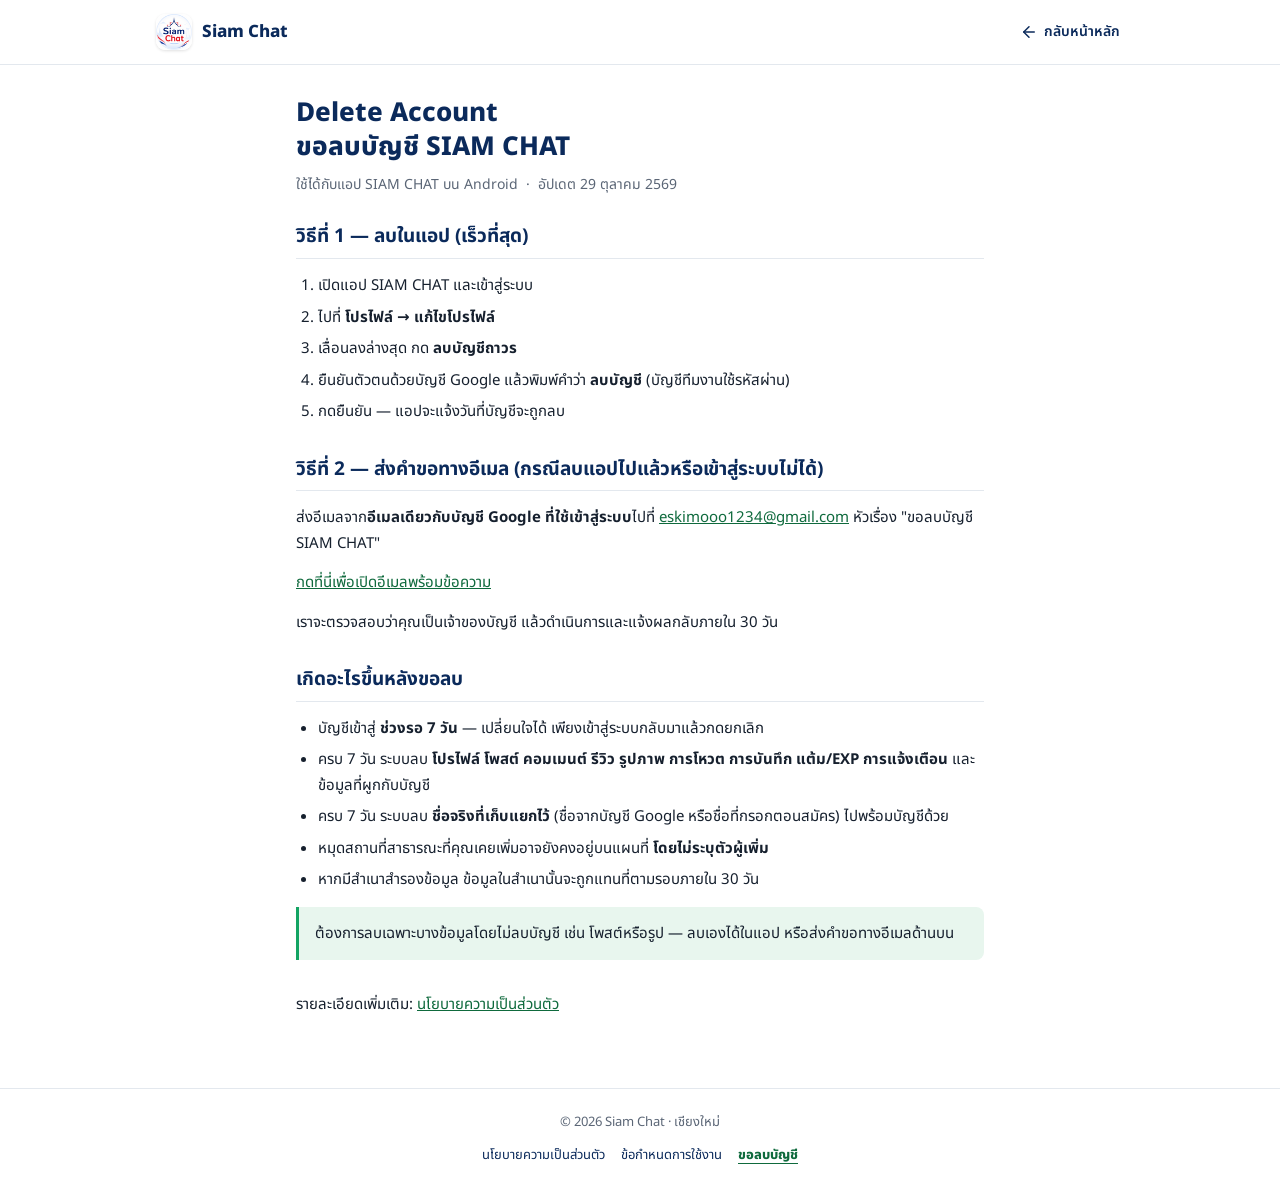
==== delete-account.html @ 199f0680 "เพิ่มหน้า legal 3 หน้า (privacy/terms/delete-account v2.2) ในเว็บหลัก และให้ index.html ลิงก์ไปหน้าใ" ====
<!doctype html>
<html lang="th">
<head>
<meta charset="utf-8">
<meta name="viewport" content="width=device-width, initial-scale=1">
<title>ขอลบบัญชี — Siam Chat</title>
<meta name="description" content="วิธีขอลบบัญชีและข้อมูลของ Siam Chat">
<meta name="theme-color" content="#0b2a5b">
<link rel="canonical" href="https://eskimooo1234-maker.github.io/siamchat/delete-account.html">
<link rel="icon" type="image/png" sizes="32x32" href="assets/favicon-32.png">
<link rel="apple-touch-icon" href="assets/apple-touch-icon.png">
<link rel="preconnect" href="https://fonts.googleapis.com">
<link rel="preconnect" href="https://fonts.gstatic.com" crossorigin>
<link href="https://fonts.googleapis.com/css2?family=Noto+Sans+Thai:wght@400;500;600;700;800&display=swap" rel="stylesheet">
<style>
:root{--green:#0f6a3d;--green-2:#13a463;--green-soft:#e8f6ee;--navy:#0b2a5b;--ink:#16202e;--muted:#5b6676;--line:#e3e8ee;--bg:#fff;--bg-2:#f5f8f6;--max:1000px}
*{box-sizing:border-box}
html{scroll-behavior:smooth;-webkit-text-size-adjust:100%;scroll-padding-top:80px}
body{margin:0;background:var(--bg);color:var(--ink);font-family:'Noto Sans Thai',system-ui,-apple-system,'Segoe UI',sans-serif;font-size:15px;line-height:1.7;overflow-wrap:anywhere}
a{color:var(--green)}
.wrap{max-width:var(--max);margin:0 auto;padding:0 16px}
.top{position:sticky;top:0;z-index:20;background:rgba(255,255,255,.95);backdrop-filter:blur(8px);-webkit-backdrop-filter:blur(8px);border-bottom:1px solid var(--line)}
.top .wrap{display:flex;align-items:center;justify-content:space-between;height:64px}
.brand{display:flex;align-items:center;gap:10px;text-decoration:none;font-weight:800;color:var(--navy);font-size:17px}
.brand img{width:36px;height:36px;border-radius:9px;box-shadow:0 1px 3px rgba(0,0,0,.12)}
.back{display:inline-flex;align-items:center;gap:6px;min-height:48px;padding:0 4px;color:var(--navy);text-decoration:none;font-size:14px;font-weight:600}
.back:hover{text-decoration:underline}
.ic{flex:none}
article{max-width:720px;margin:0 auto;padding:32px 16px 56px}
h1{font-size:26px;line-height:1.3;font-weight:800;color:var(--navy);margin:0 0 8px;text-wrap:balance}
.meta{font-size:14px;color:var(--muted);margin:0 0 28px}
.toc{background:var(--bg-2);border:1px solid var(--line);border-radius:12px;padding:16px 18px;margin-bottom:32px}
.toc p{font-size:13px;font-weight:700;color:var(--muted);margin:0 0 8px}
.toc ol{padding-left:22px;margin:0}
.toc li{font-size:14px;margin:0}
.toc a{color:var(--green);text-decoration:none;display:inline-block;padding:6px 0;min-height:32px}
.toc a:hover{text-decoration:underline}
article section{margin-bottom:32px}
h2{font-size:19px;line-height:1.35;color:var(--navy);border-bottom:1px solid var(--line);padding-bottom:8px;margin:0 0 14px;scroll-margin-top:80px}
article p{margin:0 0 14px}
ul,ol{padding-left:22px;margin:0 0 14px}
li{margin-bottom:6px}
.highlight-box{background:var(--green-soft);border-left:3px solid var(--green-2);border-radius:0 8px 8px 0;padding:14px 16px;margin-bottom:14px}
footer{border-top:1px solid var(--line);padding:22px 0 30px;text-align:center;color:var(--muted);font-size:13px}
footer nav{display:flex;flex-wrap:wrap;justify-content:center;gap:4px 16px;margin-top:6px}
footer nav a{color:var(--navy);text-decoration:none;min-height:32px;display:inline-flex;align-items:center}
footer nav a:hover{text-decoration:underline}
footer nav a.on{font-weight:800;color:var(--green);text-decoration:underline;text-underline-offset:4px}
</style>
</head>
<body>
<header class="top">
  <div class="wrap">
    <a class="brand" href="./" aria-label="Siam Chat หน้าแรก"><img src="assets/logo-64.png" alt="" width="36" height="36">Siam Chat</a>
    <a class="back" href="./"><svg class="ic" viewBox="0 0 24 24" width="18" height="18" fill="none" stroke="currentColor" stroke-width="2" stroke-linecap="round" stroke-linejoin="round" aria-hidden="true"><path d="m12 19-7-7 7-7"/><path d="M19 12H5"/></svg>กลับหน้าหลัก</a>
  </div>
</header>

<main>
<article>
<h1>Delete Account<br>ขอลบบัญชี SIAM CHAT</h1>
  <p class="meta">ใช้ได้กับแอป SIAM CHAT บน Android &nbsp;·&nbsp; อัปเดต 29 ตุลาคม 2569</p>
  

  <section>
    <h2>วิธีที่ 1 — ลบในแอป (เร็วที่สุด)</h2>
    <ol>
      <li>เปิดแอป SIAM CHAT และเข้าสู่ระบบ</li>
      <li>ไปที่ <strong>โปรไฟล์ → แก้ไขโปรไฟล์</strong></li>
      <li>เลื่อนลงล่างสุด กด <strong>ลบบัญชีถาวร</strong></li>
      <li>ยืนยันตัวตนด้วยบัญชี Google แล้วพิมพ์คำว่า <strong>ลบบัญชี</strong> (บัญชีทีมงานใช้รหัสผ่าน)</li>
      <li>กดยืนยัน — แอปจะแจ้งวันที่บัญชีจะถูกลบ</li>
    </ol>
  </section>

  <section>
    <h2>วิธีที่ 2 — ส่งคำขอทางอีเมล (กรณีลบแอปไปแล้วหรือเข้าสู่ระบบไม่ได้)</h2>
    <p>ส่งอีเมลจาก<strong>อีเมลเดียวกับบัญชี Google ที่ใช้เข้าสู่ระบบ</strong>ไปที่ <a href="mailto:eskimooo1234@gmail.com">eskimooo1234@gmail.com</a> หัวเรื่อง "ขอลบบัญชี SIAM CHAT"</p>
    <p><a href="mailto:eskimooo1234@gmail.com?subject=%E0%B8%82%E0%B8%AD%E0%B8%A5%E0%B8%9A%E0%B8%9A%E0%B8%B1%E0%B8%8D%E0%B8%8A%E0%B8%B5%20SIAM%20CHAT&body=อีเมลบัญชี%20Google%20ที่ใช้เข้าสู่ระบบ%20SIAM%20CHAT:%20________%0Aชื่อที่แสดงในแอป:%20________%0Aขอลบบัญชีและข้อมูลทั้งหมด">กดที่นี่เพื่อเปิดอีเมลพร้อมข้อความ</a></p>
    <p>เราจะตรวจสอบว่าคุณเป็นเจ้าของบัญชี แล้วดำเนินการและแจ้งผลกลับภายใน 30 วัน</p>
  </section>

  <section>
    <h2>เกิดอะไรขึ้นหลังขอลบ</h2>
    <ul>
      <li>บัญชีเข้าสู่ <strong>ช่วงรอ 7 วัน</strong> — เปลี่ยนใจได้ เพียงเข้าสู่ระบบกลับมาแล้วกดยกเลิก</li>
      <li>ครบ 7 วัน ระบบลบ <strong>โปรไฟล์ โพสต์ คอมเมนต์ รีวิว รูปภาพ การโหวต การบันทึก แต้ม/EXP การแจ้งเตือน</strong> และข้อมูลที่ผูกกับบัญชี</li>
      <li>ครบ 7 วัน ระบบลบ <strong>ชื่อจริงที่เก็บแยกไว้</strong> (ชื่อจากบัญชี Google หรือชื่อที่กรอกตอนสมัคร) ไปพร้อมบัญชีด้วย</li>
      <li>หมุดสถานที่สาธารณะที่คุณเคยเพิ่มอาจยังคงอยู่บนแผนที่ <strong>โดยไม่ระบุตัวผู้เพิ่ม</strong></li>
      <li>หากมีสำเนาสำรองข้อมูล ข้อมูลในสำเนานั้นจะถูกแทนที่ตามรอบภายใน 30 วัน</li>
    </ul>
    <div class="highlight-box">ต้องการลบเฉพาะบางข้อมูลโดยไม่ลบบัญชี เช่น โพสต์หรือรูป — ลบเองได้ในแอป หรือส่งคำขอทางอีเมลด้านบน</div>
  </section>

  <p>รายละเอียดเพิ่มเติม: <a href="privacy.html">นโยบายความเป็นส่วนตัว</a></p>
</article>
</main>

<footer>
  <div class="wrap">
    <div>© 2026 Siam Chat · เชียงใหม่</div>
    <nav aria-label="เอกสารทางกฎหมาย">
      <a href="privacy.html">นโยบายความเป็นส่วนตัว</a>
      <a href="terms.html">ข้อกำหนดการใช้งาน</a>
      <a href="delete-account.html" class="on" aria-current="page">ขอลบบัญชี</a>
    </nav>
  </div>
</footer>
</body>
</html>
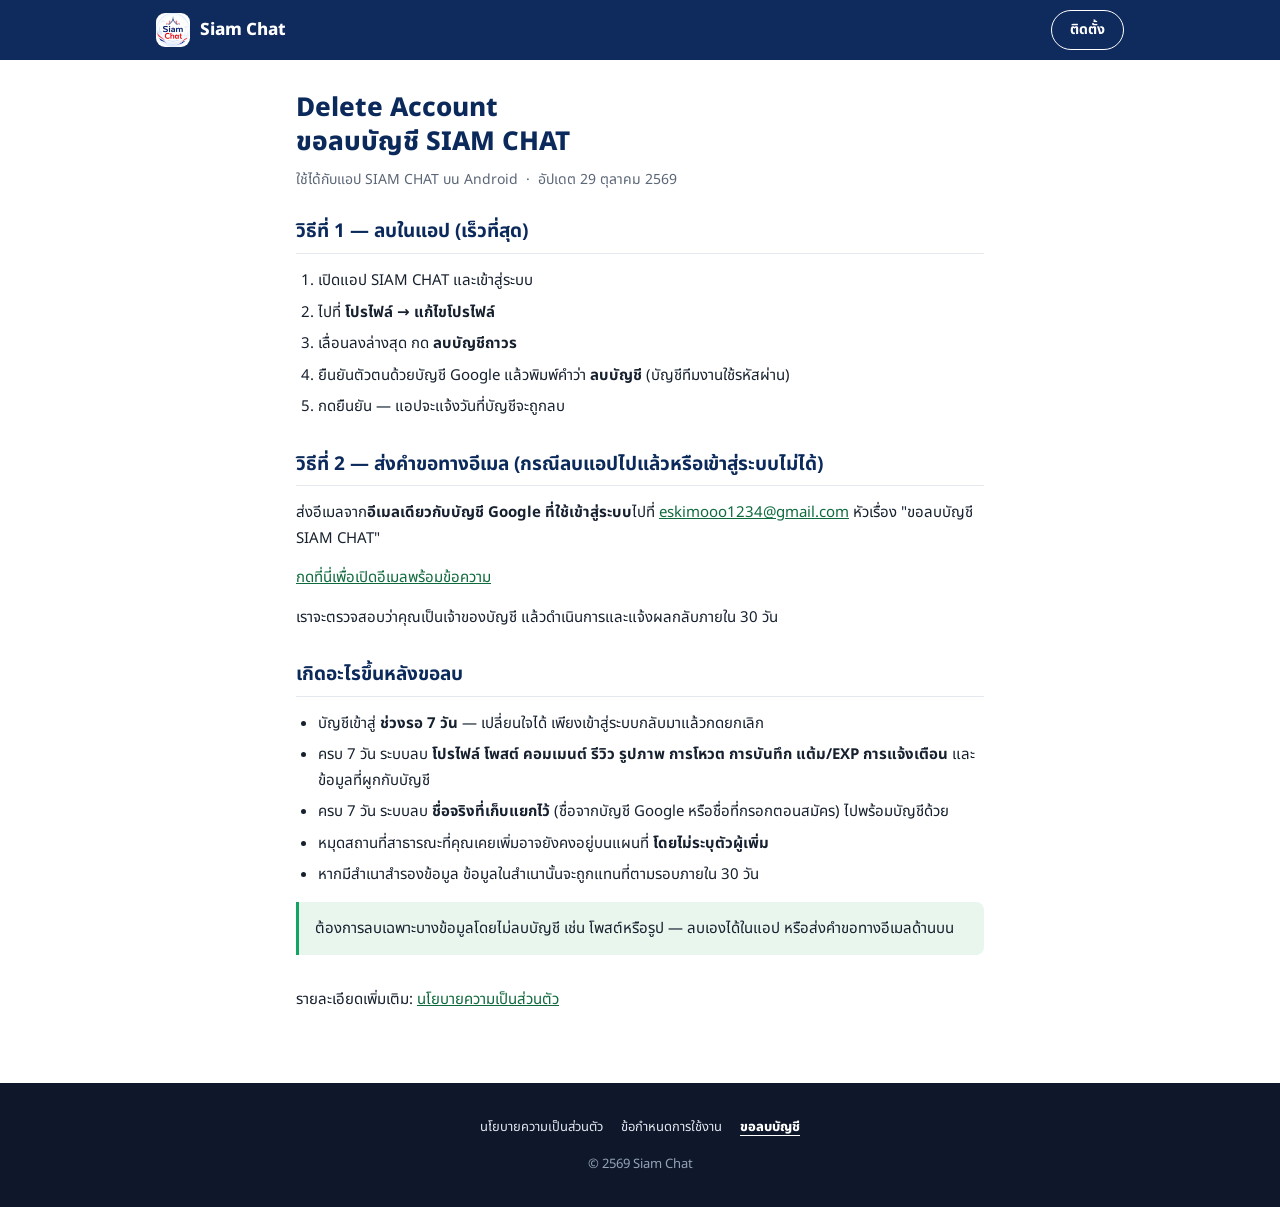
==== commit 0c2011e4: "หน้าหลักแบบ A: เว็บเป็นหน้าการตลาดแนะนำแอปเท่านั้น (ใช้งานบนเว็บไม่ได้) - เอาออก: แผนที่ Google ที่ก" ====
--- a/delete-account.html
+++ b/delete-account.html
@@ -5,7 +5,7 @@
 <meta name="viewport" content="width=device-width, initial-scale=1">
 <title>ขอลบบัญชี — Siam Chat</title>
 <meta name="description" content="วิธีขอลบบัญชีและข้อมูลของ Siam Chat">
-<meta name="theme-color" content="#0b2a5b">
+<meta name="theme-color" content="#0f2a5c">
 <link rel="canonical" href="https://eskimooo1234-maker.github.io/siamchat/delete-account.html">
 <link rel="icon" type="image/png" sizes="32x32" href="assets/favicon-32.png">
 <link rel="apple-touch-icon" href="assets/apple-touch-icon.png">
@@ -19,12 +19,12 @@
 body{margin:0;background:var(--bg);color:var(--ink);font-family:'Noto Sans Thai',system-ui,-apple-system,'Segoe UI',sans-serif;font-size:15px;line-height:1.7;overflow-wrap:anywhere}
 a{color:var(--green)}
 .wrap{max-width:var(--max);margin:0 auto;padding:0 16px}
-.top{position:sticky;top:0;z-index:20;background:rgba(255,255,255,.95);backdrop-filter:blur(8px);-webkit-backdrop-filter:blur(8px);border-bottom:1px solid var(--line)}
-.top .wrap{display:flex;align-items:center;justify-content:space-between;height:64px}
-.brand{display:flex;align-items:center;gap:10px;text-decoration:none;font-weight:800;color:var(--navy);font-size:17px}
-.brand img{width:36px;height:36px;border-radius:9px;box-shadow:0 1px 3px rgba(0,0,0,.12)}
-.back{display:inline-flex;align-items:center;gap:6px;min-height:48px;padding:0 4px;color:var(--navy);text-decoration:none;font-size:14px;font-weight:600}
-.back:hover{text-decoration:underline}
+.top{position:sticky;top:0;z-index:20;background:#0f2a5c;color:#fff}
+.top .wrap{display:flex;align-items:center;justify-content:space-between;height:60px}
+.brand{display:flex;align-items:center;gap:10px;text-decoration:none;font-weight:800;color:#fff;font-size:17px}
+.brand img{width:34px;height:34px;border-radius:9px}
+.top-btn{display:inline-flex;align-items:center;min-height:40px;padding:0 18px;border-radius:999px;border:1.5px solid #fff;color:#fff;text-decoration:none;font-weight:700;font-size:14px;white-space:nowrap}
+.top-btn:hover{background:rgba(255,255,255,.12)}
 .ic{flex:none}
 article{max-width:720px;margin:0 auto;padding:32px 16px 56px}
 h1{font-size:26px;line-height:1.3;font-weight:800;color:var(--navy);margin:0 0 8px;text-wrap:balance}
@@ -41,18 +41,18 @@
 ul,ol{padding-left:22px;margin:0 0 14px}
 li{margin-bottom:6px}
 .highlight-box{background:var(--green-soft);border-left:3px solid var(--green-2);border-radius:0 8px 8px 0;padding:14px 16px;margin-bottom:14px}
-footer{border-top:1px solid var(--line);padding:22px 0 30px;text-align:center;color:var(--muted);font-size:13px}
-footer nav{display:flex;flex-wrap:wrap;justify-content:center;gap:4px 16px;margin-top:6px}
-footer nav a{color:var(--navy);text-decoration:none;min-height:32px;display:inline-flex;align-items:center}
+footer{background:#0f172a;color:#94a3b8;padding:26px 0 32px;text-align:center;font-size:13px}
+footer nav{display:flex;flex-wrap:wrap;justify-content:center;gap:4px 18px;margin-bottom:8px}
+footer nav a{color:#e2e8f0;text-decoration:none;min-height:36px;display:inline-flex;align-items:center}
 footer nav a:hover{text-decoration:underline}
-footer nav a.on{font-weight:800;color:var(--green);text-decoration:underline;text-underline-offset:4px}
+footer nav a.on{font-weight:800;color:#fff;text-decoration:underline;text-underline-offset:4px}
 </style>
 </head>
 <body>
 <header class="top">
   <div class="wrap">
-    <a class="brand" href="./" aria-label="Siam Chat หน้าแรก"><img src="assets/logo-64.png" alt="" width="36" height="36">Siam Chat</a>
-    <a class="back" href="./"><svg class="ic" viewBox="0 0 24 24" width="18" height="18" fill="none" stroke="currentColor" stroke-width="2" stroke-linecap="round" stroke-linejoin="round" aria-hidden="true"><path d="m12 19-7-7 7-7"/><path d="M19 12H5"/></svg>กลับหน้าหลัก</a>
+    <a class="brand" href="./" aria-label="Siam Chat หน้าแรก"><img src="assets/logo-64.png" alt="" width="34" height="34">Siam Chat</a>
+    <a class="top-btn" href="./#install">ติดตั้ง</a>
   </div>
 </header>
 
@@ -98,12 +98,12 @@
 
 <footer>
   <div class="wrap">
-    <div>© 2026 Siam Chat · เชียงใหม่</div>
     <nav aria-label="เอกสารทางกฎหมาย">
       <a href="privacy.html">นโยบายความเป็นส่วนตัว</a>
       <a href="terms.html">ข้อกำหนดการใช้งาน</a>
       <a href="delete-account.html" class="on" aria-current="page">ขอลบบัญชี</a>
     </nav>
+    <div>© 2569 Siam Chat</div>
   </div>
 </footer>
 </body>
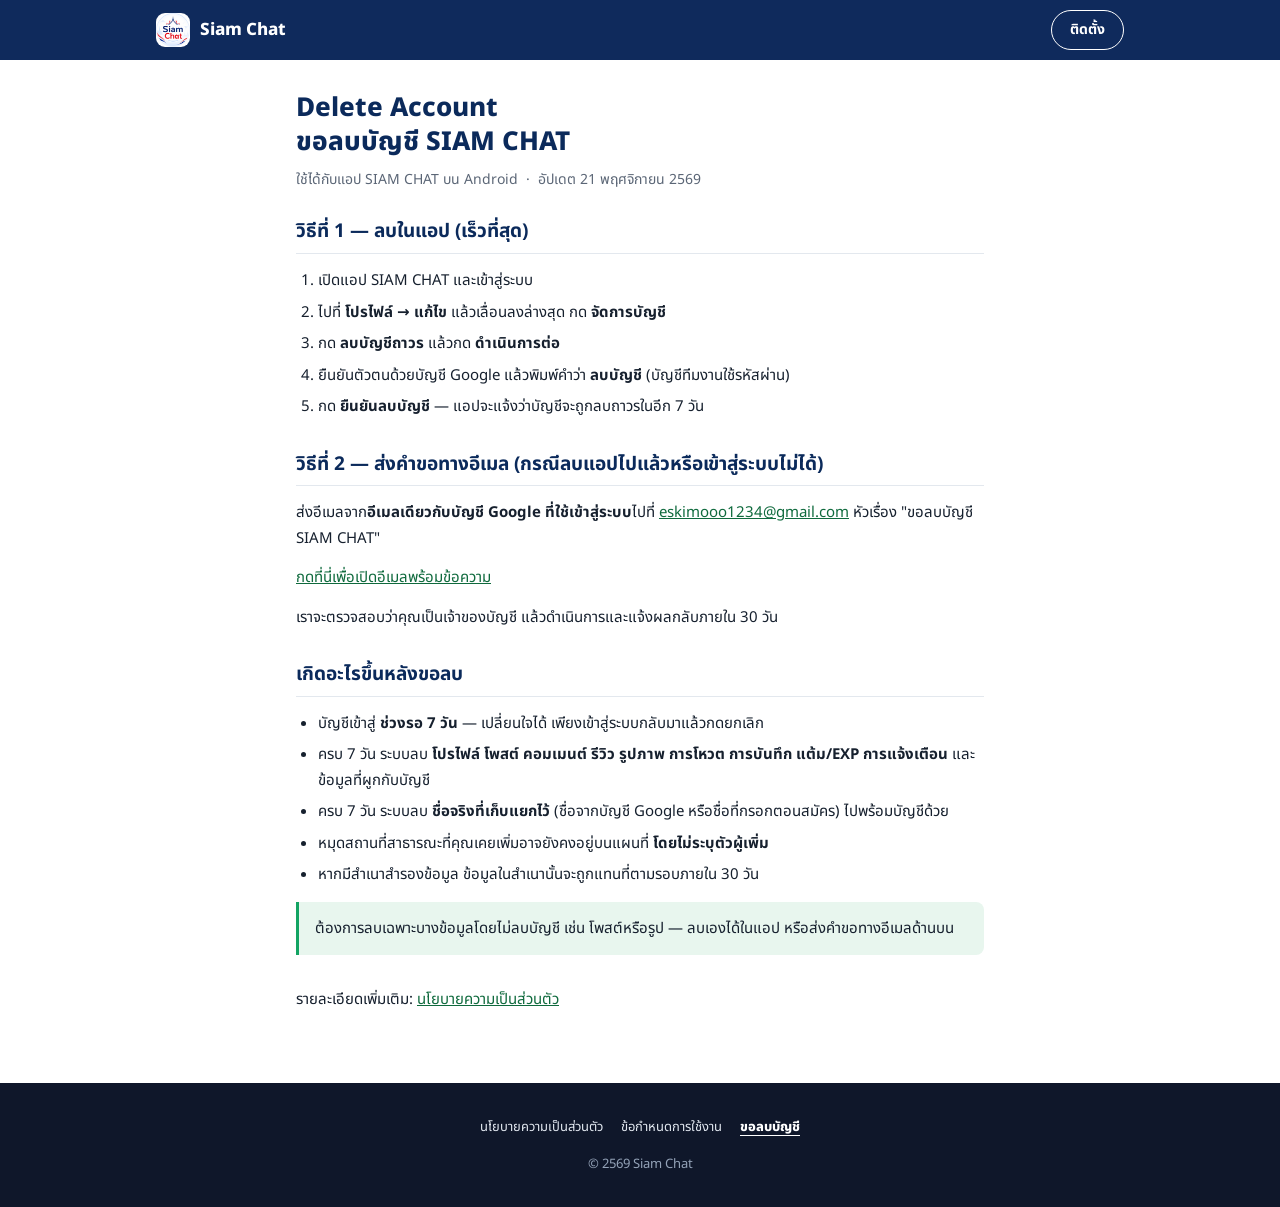
==== commit 73a6d1bc: "delete-account: แก้ขั้นตอน "วิธีที่ 1 — ลบในแอป" ให้ตรงแอปปัจจุบัน (โปรไฟล์ → แก้ไข → จัดการบัญชี → " ====
--- a/delete-account.html
+++ b/delete-account.html
@@ -59,17 +59,17 @@
 <main>
 <article>
 <h1>Delete Account<br>ขอลบบัญชี SIAM CHAT</h1>
-  <p class="meta">ใช้ได้กับแอป SIAM CHAT บน Android &nbsp;·&nbsp; อัปเดต 29 ตุลาคม 2569</p>
+  <p class="meta">ใช้ได้กับแอป SIAM CHAT บน Android &nbsp;·&nbsp; อัปเดต 21 พฤศจิกายน 2569</p>
   
 
   <section>
     <h2>วิธีที่ 1 — ลบในแอป (เร็วที่สุด)</h2>
     <ol>
       <li>เปิดแอป SIAM CHAT และเข้าสู่ระบบ</li>
-      <li>ไปที่ <strong>โปรไฟล์ → แก้ไขโปรไฟล์</strong></li>
-      <li>เลื่อนลงล่างสุด กด <strong>ลบบัญชีถาวร</strong></li>
+      <li>ไปที่ <strong>โปรไฟล์ → แก้ไข</strong> แล้วเลื่อนลงล่างสุด กด <strong>จัดการบัญชี</strong></li>
+      <li>กด <strong>ลบบัญชีถาวร</strong> แล้วกด <strong>ดำเนินการต่อ</strong></li>
       <li>ยืนยันตัวตนด้วยบัญชี Google แล้วพิมพ์คำว่า <strong>ลบบัญชี</strong> (บัญชีทีมงานใช้รหัสผ่าน)</li>
-      <li>กดยืนยัน — แอปจะแจ้งวันที่บัญชีจะถูกลบ</li>
+      <li>กด <strong>ยืนยันลบบัญชี</strong> — แอปจะแจ้งว่าบัญชีจะถูกลบถาวรในอีก 7 วัน</li>
     </ol>
   </section>
 
